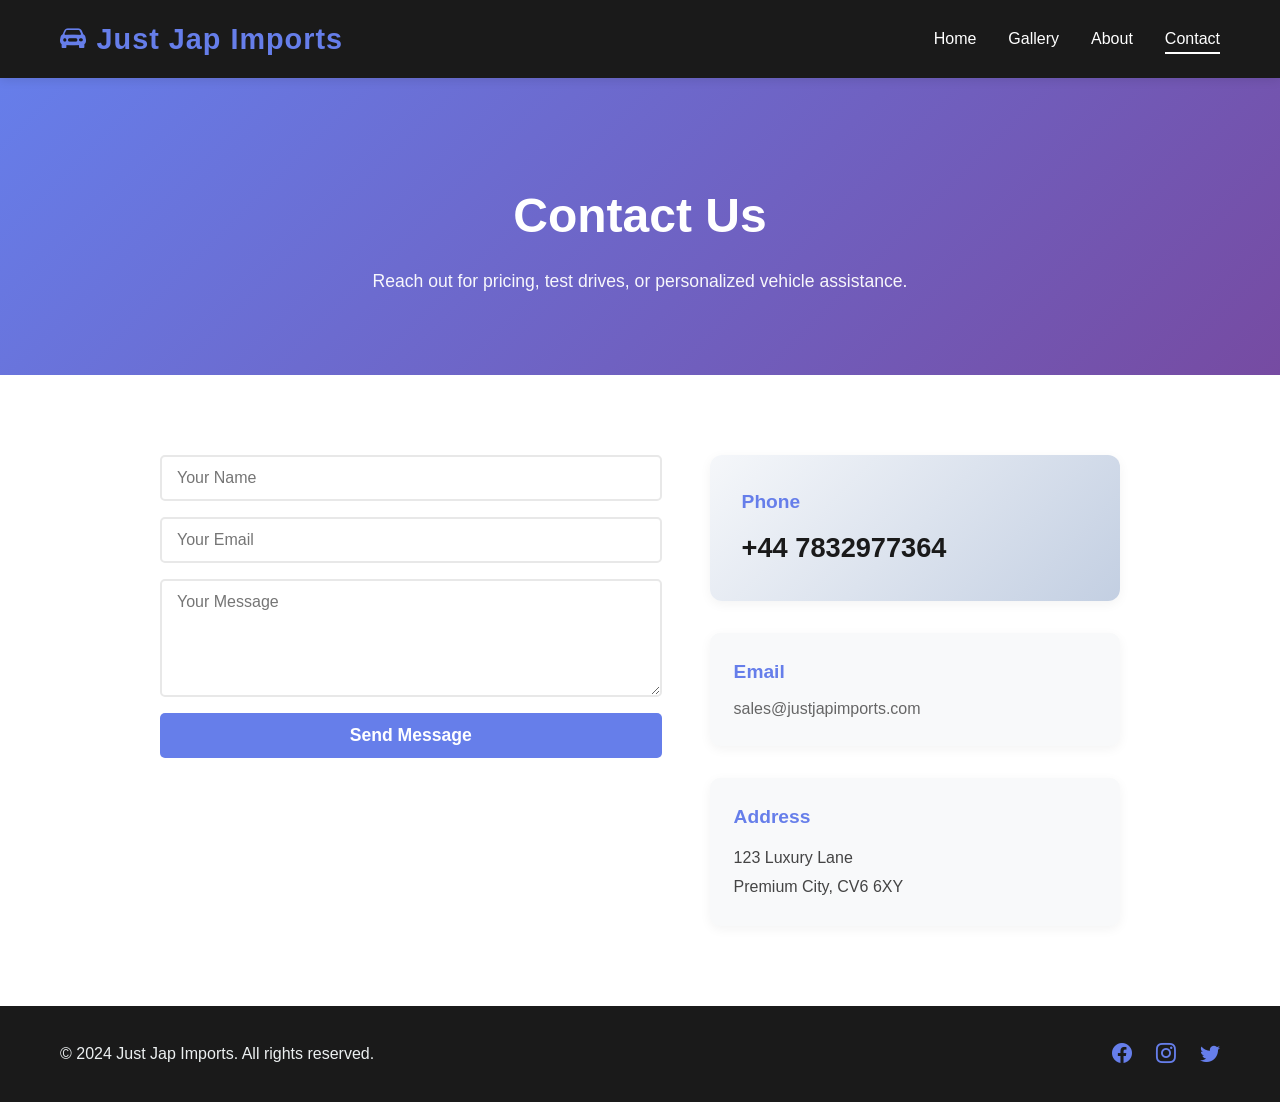
==== contact.html @ 2c08352d "Initial commit" ====
<!DOCTYPE html>
<html lang="en">
<head>
    <meta charset="UTF-8">
    <meta name="viewport" content="width=device-width, initial-scale=1.0">
    <title>Contact | Just Jap Imports</title>
    <link rel="stylesheet" href="styles.css">
    <link rel="stylesheet" href="https://cdn.jsdelivr.net/npm/bootstrap-icons@1.11.3/font/bootstrap-icons.css">
</head>
<body>
    <nav class="navbar">
        <div class="container nav-wrap">
            <div class="logo"><i class="bi bi-car-front-fill"></i>Just Jap Imports</div>

            <button class="nav-toggle" type="button" aria-label="Toggle navigation">
                <i class="bi bi-list"></i>
            </button>

            <ul class="nav-links">
                <li><a href="index.html">Home</a></li>
                <li><a href="gallery.html">Gallery</a></li>
                <li><a href="index.html#about">About</a></li>
                <li><a href="contact.html" class="active">Contact</a></li>
            </ul>
        </div>
    </nav>

    <header class="page-header">
        <div class="container">
            <h1>Contact Us</h1>
            <p>Reach out for pricing, test drives, or personalized vehicle assistance.</p>
        </div>
    </header>

    <main class="contact-page">
        <div class="container contact-content">
            <form class="contact-form" action="mailto:sales@justjapimports.com" method="post" enctype="text/plain">
                <input type="text" name="name" placeholder="Your Name" required>
                <input type="email" name="email" placeholder="Your Email" required>
                <textarea name="message" placeholder="Your Message" rows="5" required></textarea>
                <button type="submit" class="submit-btn">Send Message</button>
            </form>

            <div class="contact-info">
                <div class="info-item location-card">
                    <h4>Phone</h4>
                    <p class="phone-number">+44 7832977364</p>
                </div>

                <div class="info-item">
                    <h4>Email</h4>
                    <p>sales@justjapimports.com</p>
                </div>

                <div class="info-item">
                    <h4>Address</h4>
                    <p class="location-details">123 Luxury Lane<br>Premium City, CV6 6XY</p>
                </div>
            </div>
        </div>
    </main>

    <footer class="footer">
        <div class="container">
            <p>&copy; 2024 Just Jap Imports. All rights reserved.</p>
            <div class="social-links">
                <a href="#" aria-label="Facebook" title="Facebook"><i class="bi bi-facebook" aria-hidden="true"></i></a>
                <a href="#" aria-label="Instagram" title="Instagram"><i class="bi bi-instagram" aria-hidden="true"></i></a>
                <a href="#" aria-label="Twitter" title="Twitter"><i class="bi bi-twitter" aria-hidden="true"></i></a>
            </div>
        </div>
    </footer>

    <script>
        const navToggle = document.querySelector('.nav-toggle');
        const navLinks = document.querySelector('.nav-links');

        if (navToggle && navLinks) {
            navToggle.addEventListener('click', () => {
                navLinks.classList.toggle('open');
            });
        }
    </script>
</body>
</html>
---- styles.css ----
/* ============================================
   Global Styles & Reset
   ============================================ */
* {
    margin: 0;
    padding: 0;
    box-sizing: border-box;
}

body {
    font-family: 'Segoe UI', Tahoma, Geneva, Verdana, sans-serif;
    line-height: 1.6;
    color: #333;
    background-color: #f8f9fa;
}

html {
    scroll-behavior: smooth;
}

.container {
    max-width: 1200px;
    margin: 0 auto;
    padding: 0 20px;
}

/* ============================================
   Navigation Bar
   ============================================ */
.navbar {
    background-color: #1a1a1a;
    padding: 1rem 0;
    position: sticky;
    top: 0;
    z-index: 100;
    box-shadow: 0 2px 10px rgba(0, 0, 0, 0.1);
}

.navbar .container {
    display: flex;
    justify-content: space-between;
    align-items: center;
}

.nav-wrap {
    position: relative;
}

.logo {
    font-size: 1.8rem;
    font-weight: bold;
    color: #667eea;
    letter-spacing: 1px;
    display: flex;
    align-items: center;
    gap: 0.6rem;
}

.logo i {
    font-size: 1.6rem;
    color: #667eea;
}

.nav-toggle {
    display: none;
    background: transparent;
    border: 1px solid rgba(255,255,255,0.5);
    color: #fff;
    font-size: 1.8rem;
    border-radius: 6px;
    width: 44px;
    height: 44px;
    padding: 0;
    cursor: pointer;
}

.nav-links {
    display: flex;
    list-style: none;
    gap: 2rem;
}

.nav-links a {
    color: #fff;
    text-decoration: none;
    font-weight: 500;
    transition: color 0.3s ease;
}

.nav-links a:hover {
    color: #667eea;
}

/* ============================================
   Hero Section
   ============================================ */
.hero {
    background-image: linear-gradient(rgba(0, 0, 0, 0.42), rgba(0, 0, 0, 0.42)), url("images/banner.jpg");
    background-position: center;
    background-size: cover;
    background-repeat: no-repeat;
    color: white;
    padding: 150px 20px;
    text-align: center;
    min-height: 500px;
    display: flex;
    align-items: center;
    justify-content: center;
}

.hero-content h1 {
    font-size: 3.5rem;
    margin-bottom: 1rem;
    animation: slideDown 0.8s ease;
}

.hero-content p {
    font-size: 1.3rem;
    margin-bottom: 2rem;
    opacity: 0.95;
    animation: slideUp 0.8s ease 0.2s both;
}

.cta-button {
    background-color: #667eea;
    color: white;
    border: none;
    padding: 15px 40px;
    font-size: 1.1rem;
    border-radius: 50px;
    cursor: pointer;
    transition: all 0.3s ease;
    box-shadow: 0 4px 15px rgba(231, 76, 60, 0.3);
    animation: slideUp 0.8s ease 0.4s both;
}

.cta-button:hover {
    background-color: #667eea;
    transform: translateY(-3px);
    box-shadow: 0 6px 20px #667eea;
}

/* ============================================
   Featured Cars Section
   ============================================ */
.cars {
    padding: 80px 0;
    background-color: #fff;
}

.cars h2,
.about h2,
.contact h2 {
    text-align: center;
    font-size: 2.5rem;
    margin-bottom: 3rem;
    color: #1a1a1a;
    position: relative;
    padding-bottom: 1rem;
}

.cars h2::after {
    content: '';
    width: 80px;
    height: 4px;
    background-color: #e74c3c;
    position: absolute;
    bottom: 0;
    left: 50%;
    transform: translateX(-50%);
}

.cars-grid {
    display: grid;
    grid-template-columns: repeat(auto-fit, minmax(300px, 1fr));
    gap: 2rem;
}

.car-card {
    background: #f8f9fa;
    border-radius: 10px;
    overflow: hidden;
    transition: all 0.3s ease;
    box-shadow: 0 5px 15px rgba(0, 0, 0, 0.1);
}

.car-card:hover {
    transform: translateY(-10px);
    box-shadow: 0 10px 30px rgba(0, 0, 0, 0.15);
}

.car-image {
    width: 100%;
    height: 250px;
    background: linear-gradient(135deg, #667eea 0%, #764ba2 100%);
    display: flex;
    align-items: center;
    justify-content: center;
    font-size: 3rem;
    color: white;
    position: relative;
    overflow: hidden;
}

.car-image::before {
    content: '';
    position: absolute;
    inset: 0;
    background: url("images/celicagt.jpg") center / cover no-repeat;
}

.car-image.sedan::before {
    background-image: url("images/1994toyotasupraa80.webp");
}

.car-image.suv::before {
    background-image: url("images/2022supra.webp");
}

.car-card h3 {
    padding: 1.5rem 1.5rem 0.5rem;
    font-size: 1.5rem;
    color: #1a1a1a;
}

.car-card .price {
    padding: 0 1.5rem;
    font-size: 1.3rem;
    font-weight: bold;
    color: #e74c3c;
}

.car-card .description {
    padding: 0.5rem 1.5rem 1.5rem;
    color: #666;
    font-size: 0.95rem;
}

.learn-btn {
    display: inline-block;
    margin: 0 1.5rem 1.5rem;
    padding: 10px 25px;
    background-color: #e74c3c;
    color: white;
    border: none;
    border-radius: 25px;
    cursor: pointer;
    font-size: 0.9rem;
    transition: all 0.3s ease;
    width: calc(100% - 3rem);
    text-align: center;
    text-decoration: none;
}

.learn-btn:hover {
    background-color: #c0392b;
    transform: scale(1.05);
}

/* ============================================
   About Section
   ============================================ */
.about {
    padding: 80px 0;
    background: linear-gradient(135deg, #f5f7fa 0%, #c3cfe2 100%);
}

.about h2::after,
.contact h2::after {
    background-color: #667eea;
}

.about-content {
    text-align: center;
    max-width: 800px;
    margin: 0 auto;
}

.about-content p {
    font-size: 1.1rem;
    line-height: 1.8;
    color: #333;
    margin-bottom: 2rem;
}

.features {
    list-style: none;
    display: grid;
    grid-template-columns: repeat(auto-fit, minmax(200px, 1fr));
    gap: 2rem;
    margin-top: 2rem;
}

.features li {
    font-size: 1.1rem;
    color: #333;
    font-weight: 500;
    padding: 1rem;
    background: white;
    border-radius: 8px;
    box-shadow: 0 2px 8px rgba(0, 0, 0, 0.1);
}

/* ============================================
   Contact Section
   ============================================ */
.contact {
    padding: 80px 0;
    background-color: #fff;
}

.contact-content {
    display: grid;
    grid-template-columns: 1fr 1fr;
    gap: 3rem;
    max-width: 1000px;
    margin: 0 auto;
}

.contact-form {
    display: flex;
    flex-direction: column;
    gap: 1rem;
}

.contact-form input,
.contact-form textarea {
    padding: 12px 15px;
    border: 2px solid #e8e8e8;
    border-radius: 5px;
    font-family: inherit;
    font-size: 1rem;
    transition: border-color 0.3s ease;
}

.contact-form input:focus,
.contact-form textarea:focus {
    outline: none;
    border-color: #667eea;
}

.submit-btn {
    padding: 12px 30px;
    background-color: #667eea;
    color: white;
    border: none;
    border-radius: 5px;
    font-size: 1.1rem;
    font-weight: bold;
    cursor: pointer;
    transition: all 0.3s ease;
}

.submit-btn:hover {
    background-color: #5568d3;
    transform: translateY(-2px);
    box-shadow: 0 5px 15px rgba(102, 126, 234, 0.3);
}

.contact-info {
    display: flex;
    flex-direction: column;
    gap: 2rem;
}

.info-item h4 {
    font-size: 1.2rem;
    margin-bottom: 0.5rem;
    color: #667eea;
}

.info-item p {
    color: #666;
    font-size: 1rem;
}

/* ============================================
   Footer
   ============================================ */
.footer {
    background-color: #1a1a1a;
    color: #ecf0f1;
    padding: 2rem 0;
    text-align: center;
}

.footer .container {
    display: flex;
    justify-content: space-between;
    align-items: center;
    flex-wrap: wrap;
    gap: 1rem;
}

.social-links {
    display: flex;
    gap: 1.5rem;
}

.social-links a {
    color: #667eea;
    font-size: 1.25rem;
    text-decoration: none;
    transition: color 0.3s ease;
}

.social-links a:hover {
    color: #764ba2;
}

/* ============================================
   Animations
   ============================================ */
@keyframes slideDown {
    from {
        opacity: 0;
        transform: translateY(-30px);
    }
    to {
        opacity: 1;
        transform: translateY(0);
    }
}

@keyframes slideUp {
    from {
        opacity: 0;
        transform: translateY(30px);
    }
    to {
        opacity: 1;
        transform: translateY(0);
    }
}

.nav-links a.active {
    color: #fff;
    border-bottom: 2px solid #fff;
    padding-bottom: 5px;
}

.cta-button,
.secondary-button,
.submit-btn {
    display: inline-block;
    text-decoration: none;
    text-align: center;
}

.contact-cta {
    padding: 80px 0;
    text-align: center;
    background: linear-gradient(135deg, #f5f7fa 0%, #c3cfe2 100%);
}

.contact-cta h2 {
    font-size: 2.5rem;
    margin-bottom: 1rem;
    color: #1a1a1a;
}

.contact-cta p {
    color: #555;
    margin-bottom: 2rem;
    font-size: 1.08rem;
}

.cta-row {
    display: flex;
    justify-content: center;
}

.secondary-button {
    background-color: #e74c3c;
    color: white;
    padding: 15px 35px;
    border-radius: 50px;
    font-weight: 600;
    transition: all 0.3s ease;
}

.secondary-button:hover {
    background-color: #c0392b;
    transform: translateY(-3px);
}

.page-header {
    background: linear-gradient(135deg, #667eea 0%, #764ba2 100%);
    color: white;
    padding: 100px 20px 80px;
    text-align: center;
}

.page-header h1 {
    font-size: 3rem;
    margin-bottom: 0.75rem;
}

.page-header p {
    font-size: 1.1rem;
    opacity: 0.95;
}

.gallery-page {
    padding: 80px 0;
    background-color: #fff;
}

.gallery-grid {
    display: grid;
    grid-template-columns: repeat(auto-fit, minmax(300px, 1fr));
    gap: 2rem;
}

.gallery-card {
    background: #f8f9fa;
    border-radius: 12px;
    overflow: hidden;
    box-shadow: 0 5px 15px rgba(0, 0, 0, 0.08);
}

.gallery-card .car-image {
    height: 220px;
}

.contact-page {
    padding: 80px 0;
    background-color: #fff;
}

.contact-page .contact-content {
    display: grid;
    grid-template-columns: 1.1fr 0.9fr;
    gap: 3rem;
    max-width: 1000px;
    margin: 0 auto;
}

.contact-page .info-item {
    background: #f8f9fa;
    padding: 1.5rem;
    border-radius: 10px;
    box-shadow: 0 3px 12px rgba(0, 0, 0, 0.05);
}

.contact-page .location-card {
    padding: 2rem;
    background: linear-gradient(135deg, #f5f7fa 0%, #c3cfe2 100%);
    border-radius: 12px;
}

.contact-page .phone-number {
    font-size: 1.7rem;
    font-weight: 700;
    color: #1a1a1a;
    margin-top: 0.5rem;
}

.contact-page .location-details {
    margin-top: 0.75rem;
    color: #444;
    line-height: 1.8;
}

@media (max-width: 768px) {
    .navbar .container {
        flex-direction: row;
        gap: 1rem;
        flex-wrap: wrap;
    }

    .nav-toggle {
        display: inline-flex;
        align-items: center;
        justify-content: center;
    }

    .nav-links {
        display: none;
        width: 100%;
        flex-direction: column;
        gap: 0.8rem;
        padding-top: 0.5rem;
        text-align: center;
    }

    .nav-links.open {
        display: flex;
    }

    .hero-content h1 {
        font-size: 2rem;
    }

    .hero-content p {
        font-size: 1rem;
    }

    .hero {
        padding: 80px 20px;
        min-height: 350px;
    }

    .cars-grid,
    .gallery-grid {
        grid-template-columns: 1fr;
    }

    .contact-content,
    .contact-page .contact-content {
        grid-template-columns: 1fr;
        gap: 2rem;
    }

    .cars h2,
    .about h2,
    .contact h2,
    .contact-cta h2 {
        font-size: 2rem;
    }

    .footer .container {
        flex-direction: column;
    }
}

@media (max-width: 480px) {
    .logo {
        font-size: 1.3rem;
    }

    .nav-links {
        flex-direction: column;
        gap: 0.5rem;
    }

    .hero-content h1 {
        font-size: 1.5rem;
    }

    .cta-button,
    .secondary-button {
        padding: 10px 25px;
        font-size: 0.9rem;
    }

    .page-header h1 {
        font-size: 2.2rem;
    }
}
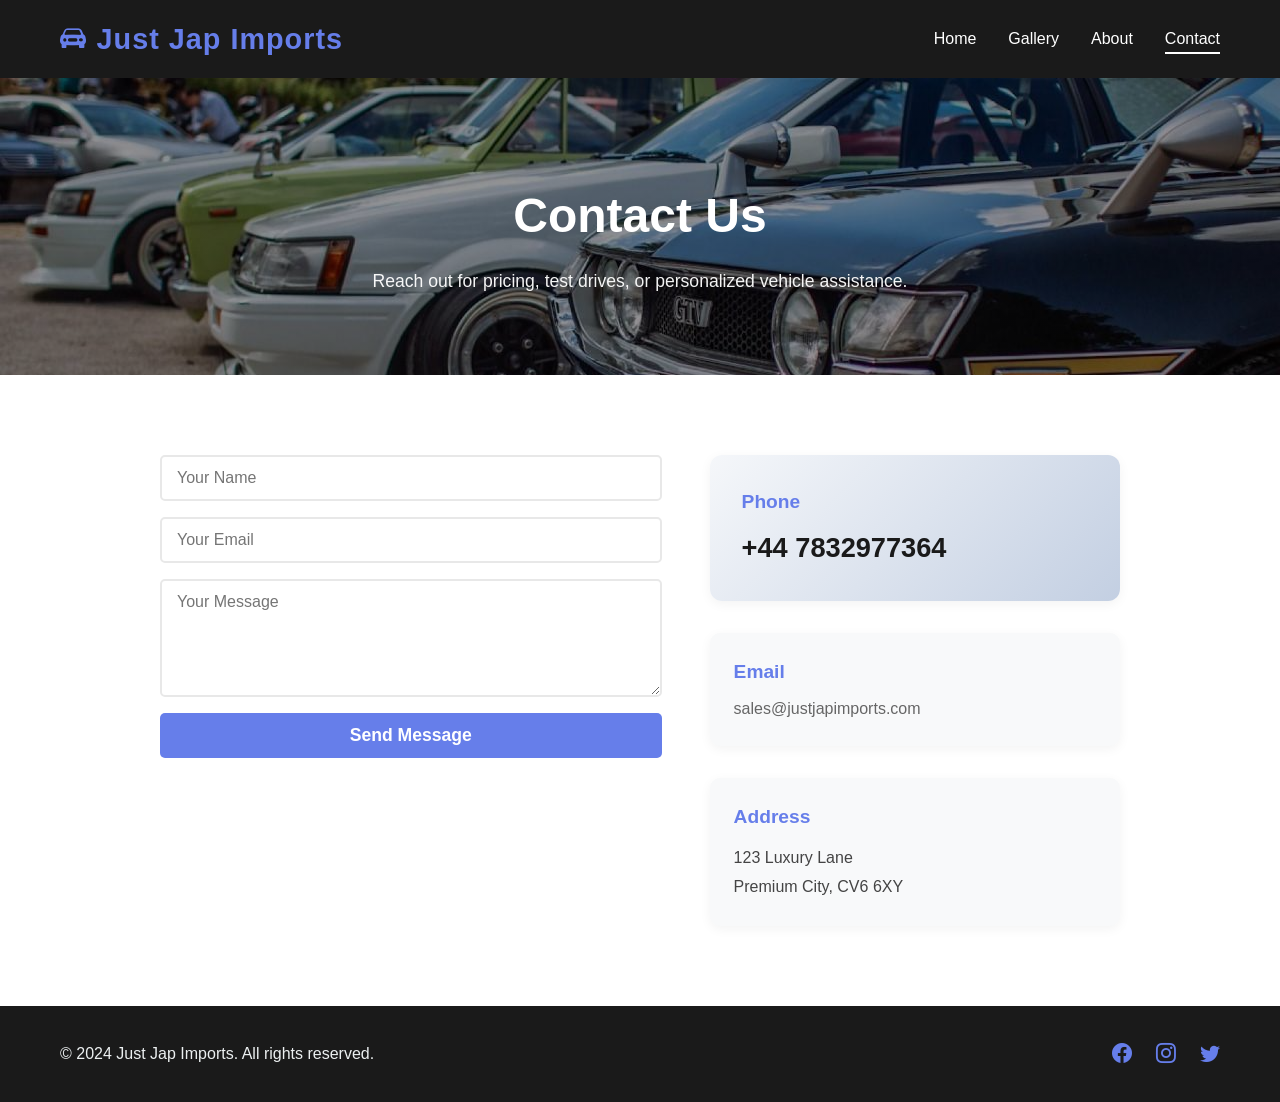
==== commit 9e4d0702: "validation to form added" ====
--- a/contact.html
+++ b/contact.html
@@ -12,9 +12,10 @@
         <div class="container nav-wrap">
             <div class="logo"><i class="bi bi-car-front-fill"></i>Just Jap Imports</div>
 
-            <button class="nav-toggle" type="button" aria-label="Toggle navigation">
+            <input class="nav-toggle-input" type="checkbox" id="nav-toggle-contact">
+            <label class="nav-toggle" for="nav-toggle-contact" aria-label="Toggle navigation">
                 <i class="bi bi-list"></i>
-            </button>
+            </label>
 
             <ul class="nav-links">
                 <li><a href="index.html">Home</a></li>
@@ -35,10 +36,10 @@
     <main class="contact-page">
         <div class="container contact-content">
             <form class="contact-form" action="mailto:sales@justjapimports.com" method="post" enctype="text/plain">
-                <input type="text" name="name" placeholder="Your Name" required>
+                <input type="text" name="name" placeholder="Your Name" minlength="2" required>
                 <input type="email" name="email" placeholder="Your Email" required>
-                <textarea name="message" placeholder="Your Message" rows="5" required></textarea>
-                <button type="submit" class="submit-btn">Send Message</button>
+                <textarea name="message" placeholder="Your Message" rows="5" minlength="10" required></textarea>
+                <button type="submit" class="submit-btn" onclick="return confirm('Your message has been sent, we will get back to you soon!');">Send Message</button>
             </form>
 
             <div class="contact-info">
@@ -71,15 +72,5 @@
         </div>
     </footer>
 
-    <script>
-        const navToggle = document.querySelector('.nav-toggle');
-        const navLinks = document.querySelector('.nav-links');
-
-        if (navToggle && navLinks) {
-            navToggle.addEventListener('click', () => {
-                navLinks.classList.toggle('open');
-            });
-        }
-    </script>
 </body>
 </html>
--- a/styles.css
+++ b/styles.css
@@ -74,6 +74,10 @@
     cursor: pointer;
 }
 
+.nav-toggle-input {
+    display: none;
+}
+
 .nav-links {
     display: flex;
     list-style: none;
@@ -92,8 +96,8 @@
 }
 
 /* ============================================
-   Hero Section
-   ============================================ */
+    Home Page: Hero Section
+    ============================================ */
 .hero {
     background-image: linear-gradient(rgba(0, 0, 0, 0.42), rgba(0, 0, 0, 0.42)), url("images/banner.jpg");
     background-position: center;
@@ -130,7 +134,7 @@
     border-radius: 50px;
     cursor: pointer;
     transition: all 0.3s ease;
-    box-shadow: 0 4px 15px rgba(231, 76, 60, 0.3);
+    box-shadow: 0 4px 15px rgba(102, 126, 234, 0.3);
     animation: slideUp 0.8s ease 0.4s both;
 }
 
@@ -141,8 +145,8 @@
 }
 
 /* ============================================
-   Featured Cars Section
-   ============================================ */
+    Shared: Vehicle Cards and Gallery Controls
+    ============================================ */
 .cars {
     padding: 80px 0;
     background-color: #fff;
@@ -163,7 +167,7 @@
     content: '';
     width: 80px;
     height: 4px;
-    background-color: #e74c3c;
+    background-color: #667eea;
     position: absolute;
     bottom: 0;
     left: 50%;
@@ -217,6 +221,149 @@
     background-image: url("images/2022supra.webp");
 }
 
+.velocity-sports::before {
+    display: none;
+}
+
+.sedan-gallery::before {
+    display: none;
+}
+
+.suv-gallery::before {
+    display: none;
+}
+
+.velocity-sports {
+    cursor: pointer;
+}
+
+.rotation-control {
+    position: absolute;
+    top: 50%;
+    z-index: 2;
+    width: 38px;
+    height: 38px;
+    border: 1px solid rgba(255, 255, 255, 0.8);
+    border-radius: 50%;
+    background: rgba(26, 26, 26, 0.65);
+    color: #fff;
+    font-size: 1.5rem;
+    line-height: 1;
+    cursor: pointer;
+    display: none;
+    transform: translateY(-50%);
+    transition: background-color 0.3s ease, color 0.3s ease;
+}
+
+.rotation-control:hover,
+.rotation-control:focus-visible {
+    background: #667eea;
+    color: #fff;
+    outline: none;
+}
+
+.rotation-prev {
+    left: 12px;
+}
+
+.rotation-next {
+    right: 12px;
+}
+
+.gallery-radio {
+    display: none;
+}
+
+.gallery-radio:checked ~ .rotation-image {
+    opacity: 0;
+}
+
+.gallery-radio:checked ~ .rotation-image.image-1,
+.gallery-radio:checked ~ .rotation-image.image-2,
+.gallery-radio:checked ~ .rotation-image.image-3,
+.gallery-radio:checked ~ .rotation-image.image-4,
+.gallery-radio:checked ~ .rotation-image.image-5,
+.gallery-radio:checked ~ .rotation-image.image-6 {
+    opacity: 0;
+}
+
+#velocity-1:checked ~ .image-1,
+#velocity-2:checked ~ .image-2,
+#velocity-3:checked ~ .image-3,
+#velocity-4:checked ~ .image-4,
+#velocity-5:checked ~ .image-5,
+#sedan-1:checked ~ .image-1,
+#sedan-2:checked ~ .image-2,
+#sedan-3:checked ~ .image-3,
+#sedan-4:checked ~ .image-4,
+#sedan-5:checked ~ .image-5,
+#sedan-6:checked ~ .image-6 {
+    opacity: 1;
+}
+
+#suv-1:checked ~ .image-1,
+#suv-2:checked ~ .image-2,
+#suv-3:checked ~ .image-3,
+#suv-4:checked ~ .image-4,
+#suv-5:checked ~ .image-5,
+#suv-6:checked ~ .image-6 {
+    opacity: 1;
+}
+
+#velocity-1:checked ~ .next-1,
+#velocity-2:checked ~ .next-2,
+#velocity-3:checked ~ .next-3,
+#velocity-4:checked ~ .next-4,
+#velocity-5:checked ~ .next-5,
+#velocity-1:checked ~ .prev-1,
+#velocity-2:checked ~ .prev-2,
+#velocity-3:checked ~ .prev-3,
+#velocity-4:checked ~ .prev-4,
+#velocity-5:checked ~ .prev-5,
+#sedan-1:checked ~ .next-1,
+#sedan-2:checked ~ .next-2,
+#sedan-3:checked ~ .next-3,
+#sedan-4:checked ~ .next-4,
+#sedan-5:checked ~ .next-5,
+#sedan-6:checked ~ .next-6,
+#sedan-1:checked ~ .prev-1,
+#sedan-2:checked ~ .prev-2,
+#sedan-3:checked ~ .prev-3,
+#sedan-4:checked ~ .prev-4,
+#sedan-5:checked ~ .prev-5,
+#sedan-6:checked ~ .prev-6 {
+    display: block;
+}
+
+#suv-1:checked ~ .next-1,
+#suv-2:checked ~ .next-2,
+#suv-3:checked ~ .next-3,
+#suv-4:checked ~ .next-4,
+#suv-5:checked ~ .next-5,
+#suv-6:checked ~ .next-6,
+#suv-1:checked ~ .prev-1,
+#suv-2:checked ~ .prev-2,
+#suv-3:checked ~ .prev-3,
+#suv-4:checked ~ .prev-4,
+#suv-5:checked ~ .prev-5,
+#suv-6:checked ~ .prev-6 {
+    display: block;
+}
+
+.rotation-image {
+    position: absolute;
+    inset: 0;
+    width: 100%;
+    height: 100%;
+    object-fit: cover;
+    opacity: 0;
+    transition: opacity 0.4s ease;
+}
+
+.rotation-image.active {
+    opacity: 1;
+}
+
 .car-card h3 {
     padding: 1.5rem 1.5rem 0.5rem;
     font-size: 1.5rem;
@@ -227,7 +374,7 @@
     padding: 0 1.5rem;
     font-size: 1.3rem;
     font-weight: bold;
-    color: #e74c3c;
+    color: #667eea;
 }
 
 .car-card .description {
@@ -240,7 +387,7 @@
     display: inline-block;
     margin: 0 1.5rem 1.5rem;
     padding: 10px 25px;
-    background-color: #e74c3c;
+    background-color: #667eea;
     color: white;
     border: none;
     border-radius: 25px;
@@ -253,13 +400,13 @@
 }
 
 .learn-btn:hover {
-    background-color: #c0392b;
+    background-color: #5568d3;
     transform: scale(1.05);
 }
 
 /* ============================================
-   About Section
-   ============================================ */
+    Home Page: About Section
+    ============================================ */
 .about {
     padding: 80px 0;
     background: linear-gradient(135deg, #f5f7fa 0%, #c3cfe2 100%);
@@ -302,8 +449,8 @@
 }
 
 /* ============================================
-   Contact Section
-   ============================================ */
+    Contact Page: Form and Contact Information
+    ============================================ */
 .contact {
     padding: 80px 0;
     background-color: #fff;
@@ -375,8 +522,8 @@
 }
 
 /* ============================================
-   Footer
-   ============================================ */
+    Shared: Footer
+    ============================================ */
 .footer {
     background-color: #1a1a1a;
     color: #ecf0f1;
@@ -409,8 +556,8 @@
 }
 
 /* ============================================
-   Animations
-   ============================================ */
+    Shared: Animations and Button Layout
+    ============================================ */
 @keyframes slideDown {
     from {
         opacity: 0;
@@ -447,6 +594,9 @@
     text-align: center;
 }
 
+/* ============================================
+    Home Page: Contact Call to Action
+    ============================================ */
 .contact-cta {
     padding: 80px 0;
     text-align: center;
@@ -471,21 +621,29 @@
 }
 
 .secondary-button {
-    background-color: #e74c3c;
+   background-color: #667eea;
     color: white;
-    padding: 15px 35px;
+    border: none;
+    padding: 15px 40px;
+    font-size: 1.1rem;
     border-radius: 50px;
-    font-weight: 600;
+    cursor: pointer;
     transition: all 0.3s ease;
+    box-shadow: 0 4px 15px rgba(102, 126, 234, 0.3);
+    animation: slideUp 0.8s ease 0.4s both;
 }
 
 .secondary-button:hover {
-    background-color: #c0392b;
+     background-color: #667eea;
     transform: translateY(-3px);
-}
-
+    box-shadow: 0 6px 20px #667eea;
+}
+
+/* ============================================
+    Gallery and Contact Pages: Page Header
+    ============================================ */
 .page-header {
-    background: linear-gradient(135deg, #667eea 0%, #764ba2 100%);
+    background-image: linear-gradient(rgba(0, 0, 0, 0.42), rgba(0, 0, 0, 0.42)), url("images/banner.jpg");
     color: white;
     padding: 100px 20px 80px;
     text-align: center;
@@ -501,6 +659,9 @@
     opacity: 0.95;
 }
 
+/* ============================================
+    Gallery Page: Vehicle Grid
+    ============================================ */
 .gallery-page {
     padding: 80px 0;
     background-color: #fff;
@@ -523,6 +684,9 @@
     height: 220px;
 }
 
+/* ============================================
+    Contact Page: Contact Layout
+    ============================================ */
 .contact-page {
     padding: 80px 0;
     background-color: #fff;
@@ -562,6 +726,9 @@
     line-height: 1.8;
 }
 
+/* ============================================
+    Shared: Responsive Layout
+    ============================================ */
 @media (max-width: 768px) {
     .navbar .container {
         flex-direction: row;
@@ -584,7 +751,7 @@
         text-align: center;
     }
 
-    .nav-links.open {
+    .nav-toggle-input:checked ~ .nav-links {
         display: flex;
     }
 
